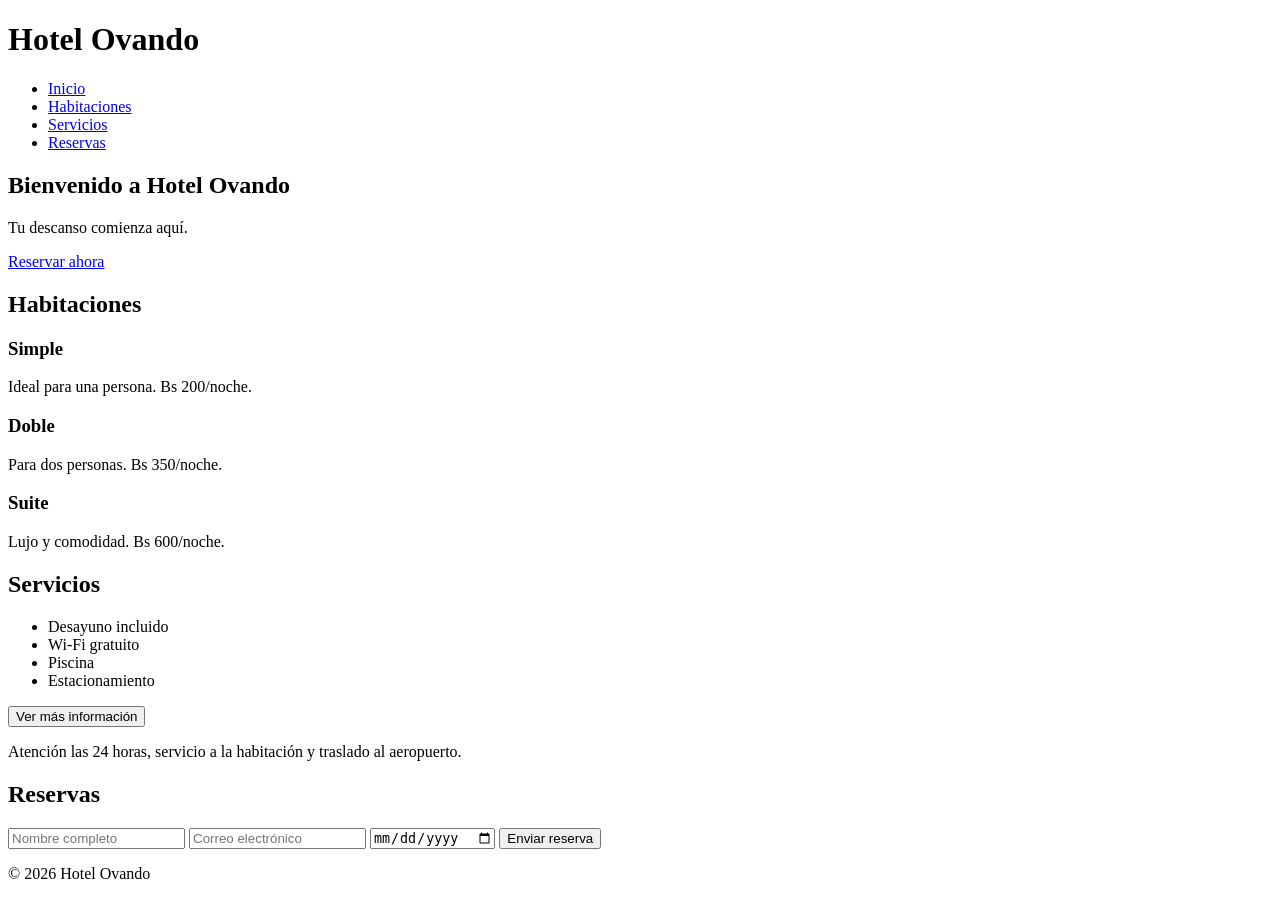
==== index.html @ 5a063baf "agregando encabezado, menu y pagina principal, junto con el formulario y secciones" ====
<!DOCTYPE html>
<html lang="es">
<head>
    <meta charset="UTF-8">
    <meta name="viewport" content="width=device-width, initial-scale=1.0">
    <title>Hotel Ovando</title>
    <link rel="stylesheet" href="style.css">
</head>
<body>
    <header>
        <h1>Hotel Ovando</h1>
        <nav>
        <ul>
            <li><a href="#inicio">Inicio</a></li>
            <li><a href="#habitaciones">Habitaciones</a></li>
            <li><a href="#servicios">Servicios</a></li>
            <li><a href="#reservas">Reservas</a></li>
        </ul>
        </nav>
    </header>

<main>
    <section id="inicio" class="portada">
    <h2>Bienvenido a Hotel Ovando</h2>
    <p>Tu descanso comienza aquí.</p>
    <a href="#reservas" class="boton">Reservar ahora</a>
    </section>
    <section id="habitaciones">
    <h2>Habitaciones</h2>
    <div class="tarjeta"><h3>Simple</h3><p>Ideal para una persona. Bs 200/noche.</p></div>
    <div class="tarjeta"><h3>Doble</h3><p>Para dos personas. Bs 350/noche.</p></div>
    <div class="tarjeta"><h3>Suite</h3><p>Lujo y comodidad. Bs 600/noche.</p></div>
    </section>
    <section id="servicios">
    <h2>Servicios</h2>
    <ul>
        <li>Desayuno incluido</li>
        <li>Wi-Fi gratuito</li>
        <li>Piscina</li>
        <li>Estacionamiento</li>
    </ul>
    <button id="btnInfo">Ver más información</button>
    <p id="infoExtra" class="oculto">Atención las 24 horas, servicio a la habitación y traslado al aeropuerto.</p>
    </section>
    <section id="reservas">
    <h2>Reservas</h2>
    <form id="formReserva">
        <input type="text" id="nombre" placeholder="Nombre completo">
        <input type="email" id="correo" placeholder="Correo electrónico">
        <input type="date" id="fecha">
        <button type="submit" class="boton">Enviar reserva</button>
        <p id="mensaje"></p>
    </form>
    </section>
</main>

<footer><p>&copy; 2026 Hotel Ovando</p></footer>
    <script src="js/script.js"></script>
</body>
</html>
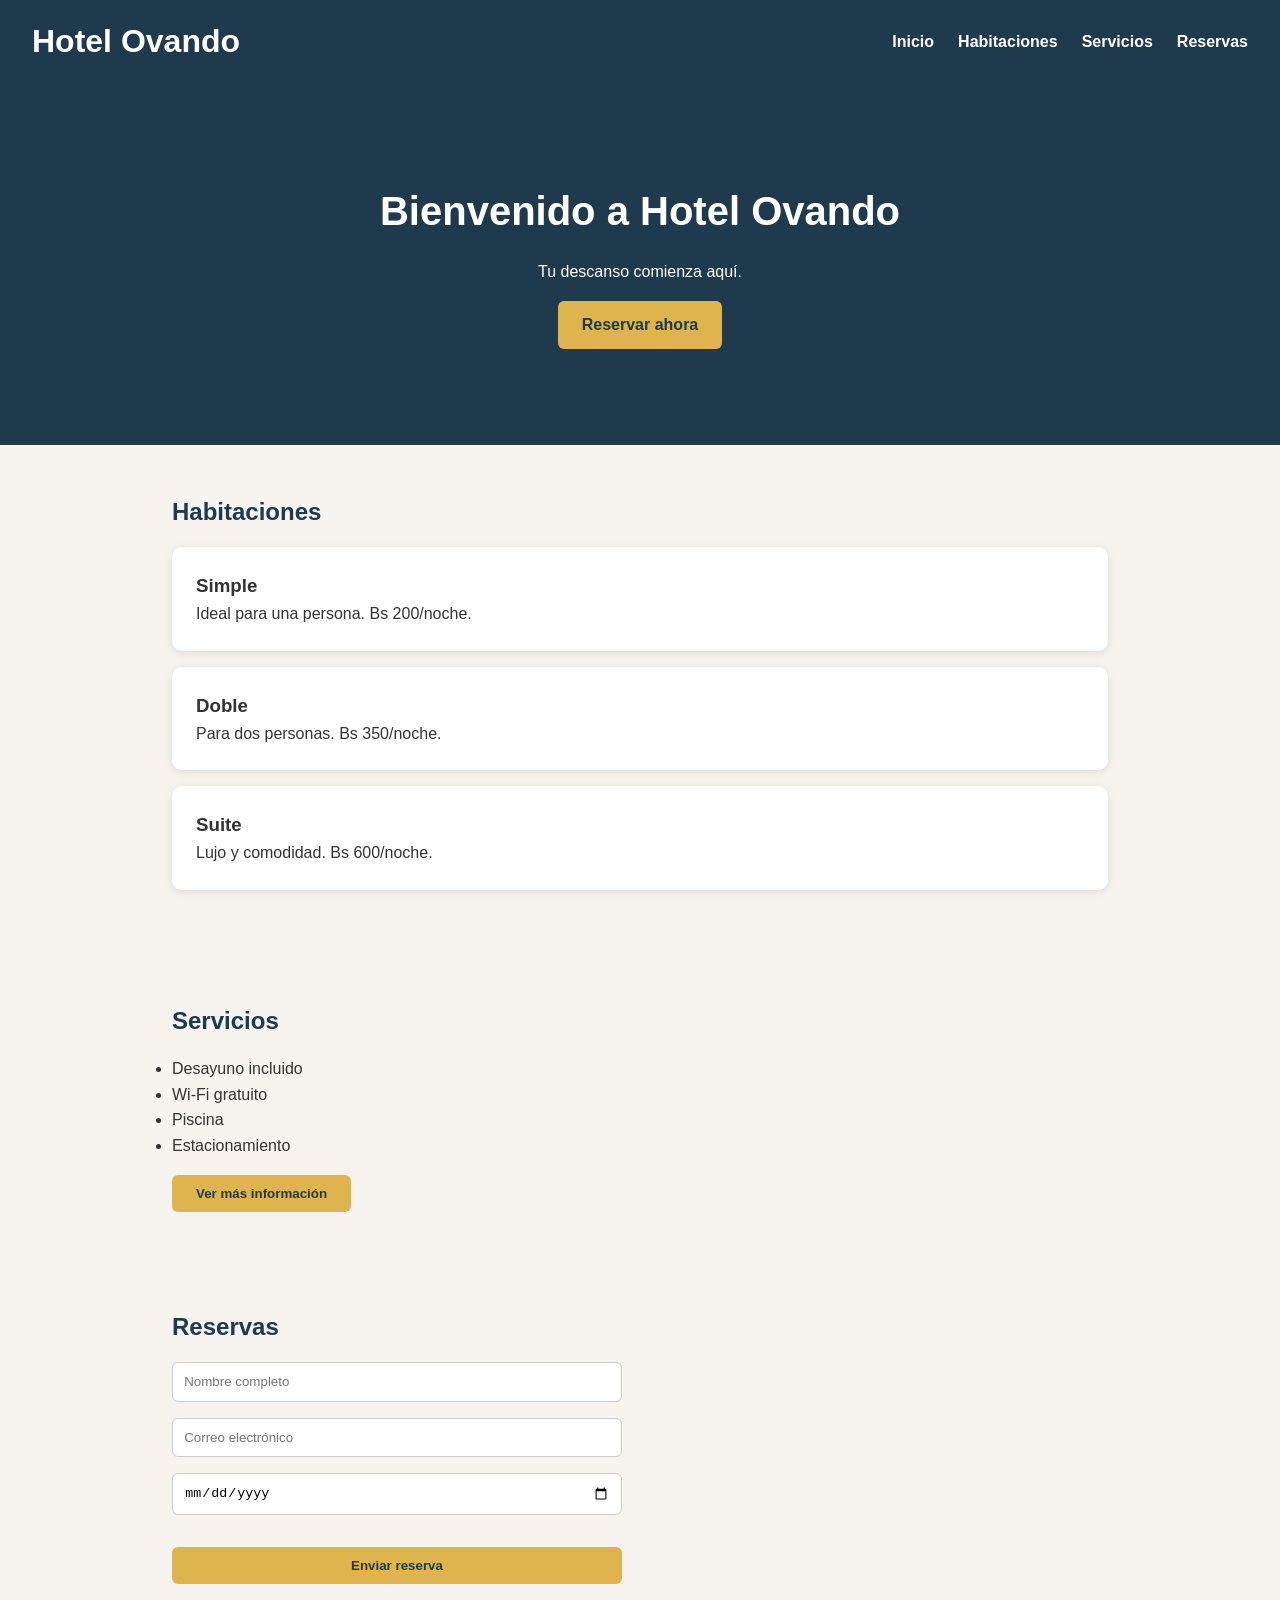
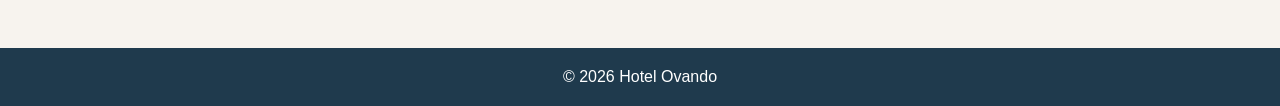
==== commit 56badd13: "corrigiendo la referencia de los estilos" ====
--- a/index.html
+++ b/index.html
@@ -4,7 +4,7 @@
     <meta charset="UTF-8">
     <meta name="viewport" content="width=device-width, initial-scale=1.0">
     <title>Hotel Ovando</title>
-    <link rel="stylesheet" href="style.css">
+    <link rel="stylesheet" href="css/estilos.css">
 </head>
 <body>
     <header>
--- a/css/estilos.css
+++ b/css/estilos.css
@@ -0,0 +1,104 @@
+*{ 
+    margin: 0; 
+    padding: 0; 
+    box-sizing: 
+    border-box; 
+}
+body{ 
+    font-family: 'Segoe UI', Arial, sans-serif; color: #333; 
+    background: #f7f3ee; 
+    line-height: 1.6;
+}
+
+header { 
+    background: #1f3a4d; 
+    color: white; padding: 
+    1rem 2rem; 
+    display: flex; 
+    justify-content: space-between; 
+    align-items: center; 
+    flex-wrap: wrap; 
+}
+nav ul { 
+    list-style: none;
+    display: flex;
+    gap: 1.5rem; 
+}
+nav a { 
+    color: white; 
+    text-decoration: none;
+    font-weight: 600; 
+}
+nav a:hover { 
+    color: #e0b44c; 
+    }
+
+section { 
+    padding: 3rem 2rem; 
+    max-width: 1000px; 
+    margin: auto; 
+    }
+
+h2 { 
+    color: #1f3a4d; 
+    margin-bottom: 1rem; 
+}
+.portada { 
+    background: #1f3a4d; 
+    color: white; text-align: center; 
+    max-width: 100%; 
+    padding: 6rem 2rem; 
+}
+.portada h2 { 
+    color: white; 
+    font-size: 2.5rem; 
+}
+
+.boton, button { 
+    background: #e0b44c; 
+    color: #1f3a4d; 
+    border: none; 
+    padding: 0.7rem 1.5rem; 
+    border-radius: 6px; 
+    font-weight: bold; 
+    cursor: pointer; 
+    text-decoration: none; 
+    display: inline-block; 
+    margin-top: 1rem; 
+}
+.boton:hover, button:hover { 
+    background: #c99a2e; 
+    }
+
+.tarjeta { 
+    background: white; 
+    padding: 1.5rem; 
+    border-radius: 10px; 
+    margin-bottom: 1rem; 
+    box-shadow: 0 2px 8px rgba(0,0,0,.1); 
+}
+
+form { 
+    display: flex; 
+    flex-direction: column; 
+    gap: 1rem; 
+    max-width: 450px; 
+}
+input { 
+    padding: 0.7rem; 
+    border: 1px solid #ccc; 
+    border-radius: 6px; 
+}
+
+.oculto { 
+    display: none; 
+}
+#mensaje { 
+    font-weight: bold; 
+}
+footer { 
+    background: #1f3a4d; 
+    color: white; 
+    text-align: center; 
+    padding: 1rem; 
+}
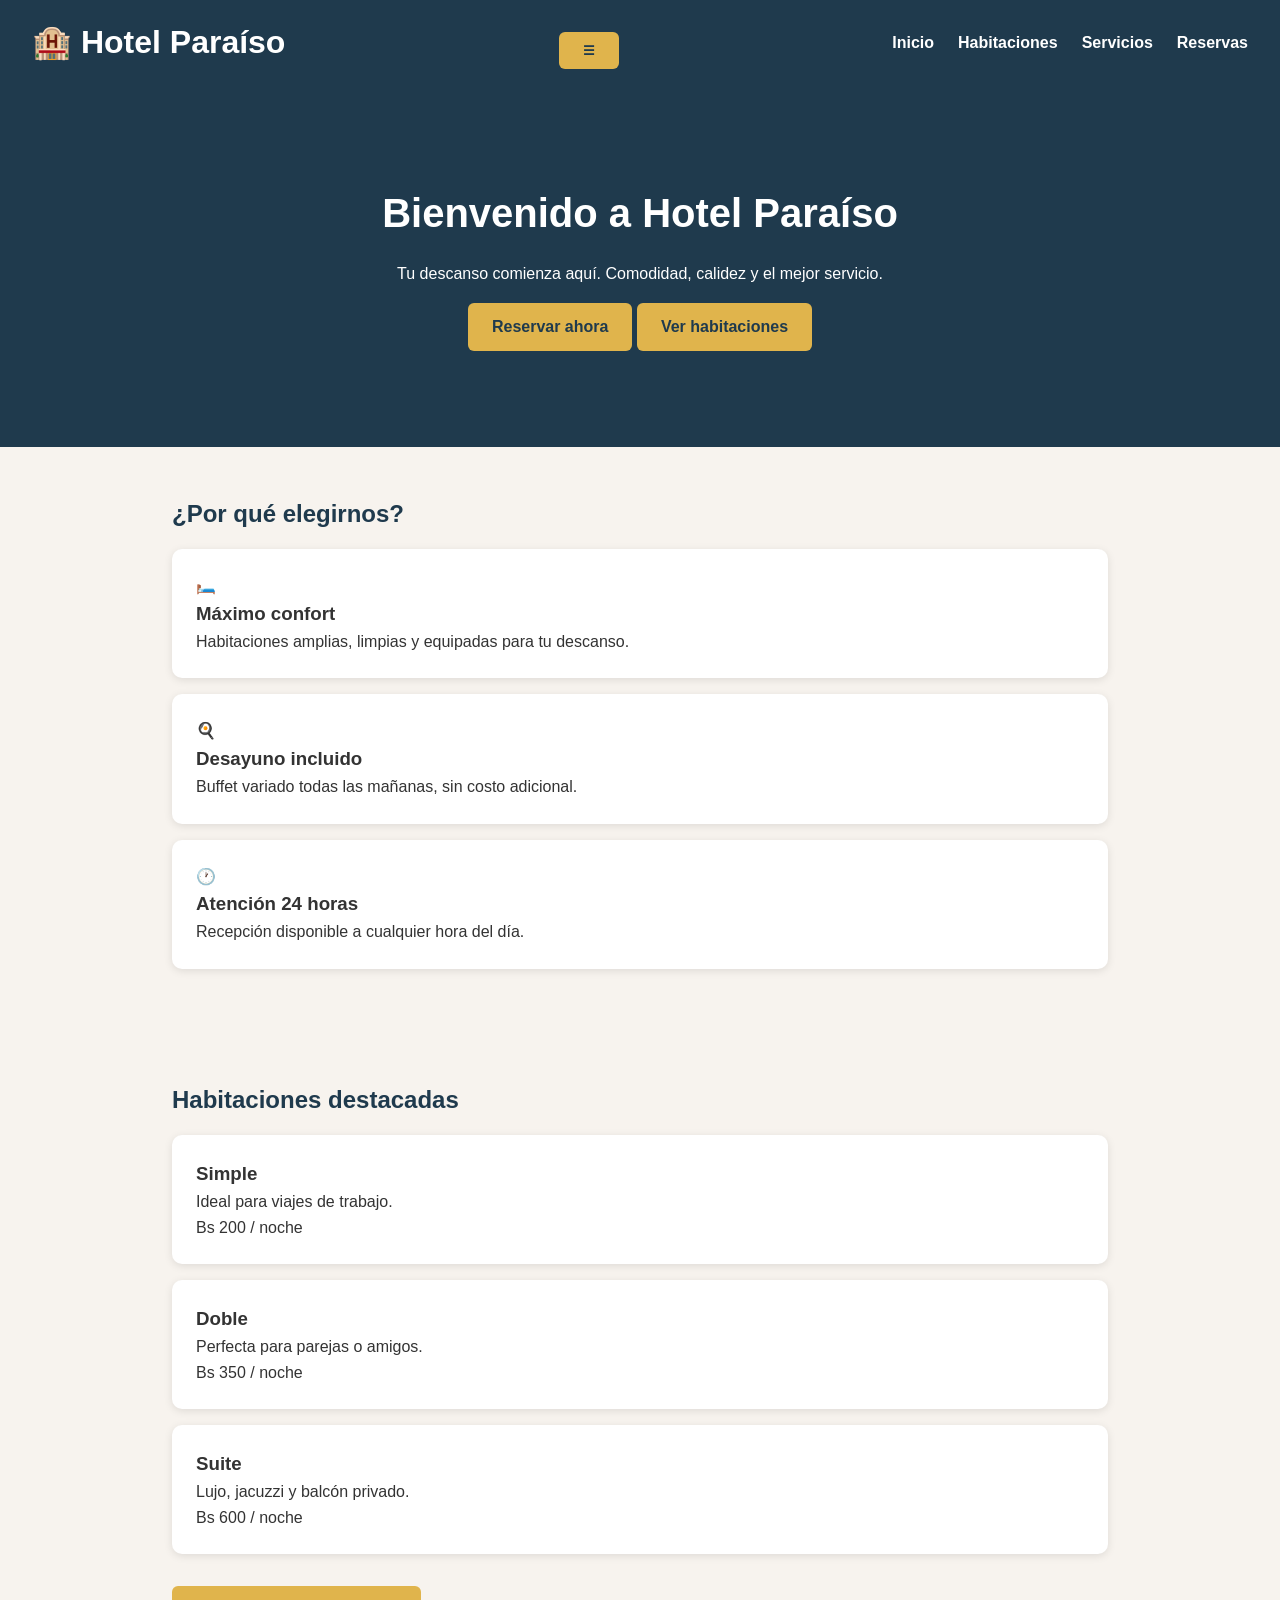
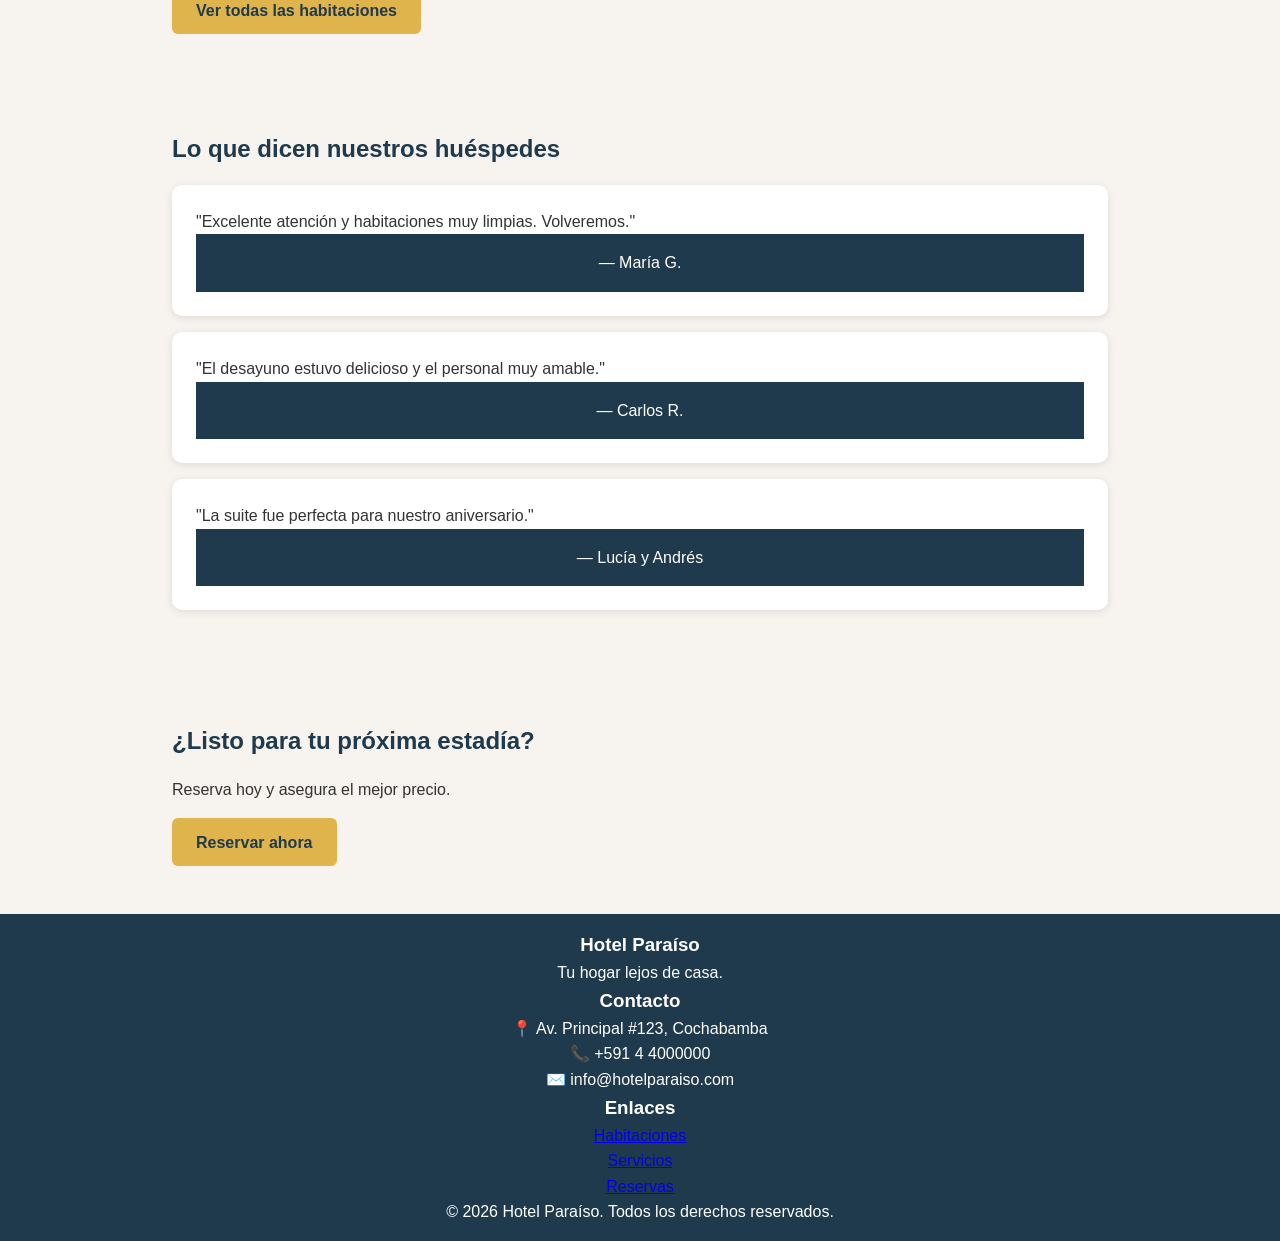
==== commit 277b1037: "mejorando la pagina principal" ====
--- a/index.html
+++ b/index.html
@@ -3,58 +3,131 @@
 <head>
     <meta charset="UTF-8">
     <meta name="viewport" content="width=device-width, initial-scale=1.0">
-    <title>Hotel Ovando</title>
+    <meta name="description" content="Hotel Paraíso: habitaciones cómodas, desayuno incluido, piscina y atención las 24 horas. Reserva en línea.">
+    <title>Hotel Paraíso | Inicio</title>
     <link rel="stylesheet" href="css/estilos.css">
 </head>
 <body>
-    <header>
-        <h1>Hotel Ovando</h1>
-        <nav>
+    <header class="encabezado">
+        <h1 class="logo">🏨 Hotel Paraíso</h1>
+        <button id="btnMenu" class="btn-menu" aria-label="Abrir menú">☰</button>
+        <nav id="menu" class="menu">
         <ul>
-            <li><a href="#inicio">Inicio</a></li>
-            <li><a href="#habitaciones">Habitaciones</a></li>
-            <li><a href="#servicios">Servicios</a></li>
-            <li><a href="#reservas">Reservas</a></li>
+            <li><a href="index.html" class="activo">Inicio</a></li>
+            <li><a href="paginas/habitaciones.html">Habitaciones</a></li>
+            <li><a href="paginas/servicios.html">Servicios</a></li>
+            <li><a href="paginas/reservas.html">Reservas</a></li>
         </ul>
         </nav>
     </header>
 
-<main>
-    <section id="inicio" class="portada">
-    <h2>Bienvenido a Hotel Ovando</h2>
-    <p>Tu descanso comienza aquí.</p>
-    <a href="#reservas" class="boton">Reservar ahora</a>
-    </section>
-    <section id="habitaciones">
-    <h2>Habitaciones</h2>
-    <div class="tarjeta"><h3>Simple</h3><p>Ideal para una persona. Bs 200/noche.</p></div>
-    <div class="tarjeta"><h3>Doble</h3><p>Para dos personas. Bs 350/noche.</p></div>
-    <div class="tarjeta"><h3>Suite</h3><p>Lujo y comodidad. Bs 600/noche.</p></div>
-    </section>
-    <section id="servicios">
-    <h2>Servicios</h2>
-    <ul>
-        <li>Desayuno incluido</li>
-        <li>Wi-Fi gratuito</li>
-        <li>Piscina</li>
-        <li>Estacionamiento</li>
-    </ul>
-    <button id="btnInfo">Ver más información</button>
-    <p id="infoExtra" class="oculto">Atención las 24 horas, servicio a la habitación y traslado al aeropuerto.</p>
-    </section>
-    <section id="reservas">
-    <h2>Reservas</h2>
-    <form id="formReserva">
-        <input type="text" id="nombre" placeholder="Nombre completo">
-        <input type="email" id="correo" placeholder="Correo electrónico">
-        <input type="date" id="fecha">
-        <button type="submit" class="boton">Enviar reserva</button>
-        <p id="mensaje"></p>
-    </form>
-    </section>
-</main>
+    <main>
+        <!-- PORTADA -->
+        <section id="inicio" class="portada">
+        <h2>Bienvenido a Hotel Paraíso</h2>
+        <p>Tu descanso comienza aquí. Comodidad, calidez y el mejor servicio.</p>
+        <div class="botones-portada">
+            <a href="paginas/reservas.html" class="boton">Reservar ahora</a>
+            <a href="paginas/habitaciones.html" class="boton boton-secundario">Ver habitaciones</a>
+        </div>
+        </section>
 
-<footer><p>&copy; 2026 Hotel Ovando</p></footer>
+        <!-- POR QUÉ ELEGIRNOS -->
+        <section class="contenedor" id="ventajas">
+        <h2 class="titulo-seccion">¿Por qué elegirnos?</h2>
+        <div class="grid">
+            <article class="tarjeta centrada">
+            <span class="icono">🛏️</span>
+            <h3>Máximo confort</h3>
+            <p>Habitaciones amplias, limpias y equipadas para tu descanso.</p>
+            </article>
+            <article class="tarjeta centrada">
+            <span class="icono">🍳</span>
+            <h3>Desayuno incluido</h3>
+            <p>Buffet variado todas las mañanas, sin costo adicional.</p>
+            </article>
+            <article class="tarjeta centrada">
+            <span class="icono">🕐</span>
+            <h3>Atención 24 horas</h3>
+            <p>Recepción disponible a cualquier hora del día.</p>
+            </article>
+        </div>
+        </section>
+
+        <!-- HABITACIONES DESTACADAS -->
+        <section class="contenedor" id="destacadas">
+        <h2 class="titulo-seccion">Habitaciones destacadas</h2>
+        <div class="grid">
+            <article class="tarjeta">
+            <h3>Simple</h3>
+            <p>Ideal para viajes de trabajo.</p>
+            <p class="precio">Bs 200 / noche</p>
+            </article>
+            <article class="tarjeta">
+            <h3>Doble</h3>
+            <p>Perfecta para parejas o amigos.</p>
+            <p class="precio">Bs 350 / noche</p>
+            </article>
+            <article class="tarjeta">
+            <h3>Suite</h3>
+            <p>Lujo, jacuzzi y balcón privado.</p>
+            <p class="precio">Bs 600 / noche</p>
+            </article>
+        </div>
+        <p class="centro"><a href="paginas/habitaciones.html" class="boton">Ver todas las habitaciones</a></p>
+        </section>
+
+        <!-- TESTIMONIOS -->
+        <section class="fondo-claro" id="testimonios">
+        <div class="contenedor">
+            <h2 class="titulo-seccion">Lo que dicen nuestros huéspedes</h2>
+            <div class="grid">
+            <blockquote class="tarjeta">
+                <p>"Excelente atención y habitaciones muy limpias. Volveremos."</p>
+                <footer>— María G.</footer>
+            </blockquote>
+            <blockquote class="tarjeta">
+                <p>"El desayuno estuvo delicioso y el personal muy amable."</p>
+                <footer>— Carlos R.</footer>
+            </blockquote>
+            <blockquote class="tarjeta">
+                <p>"La suite fue perfecta para nuestro aniversario."</p>
+                <footer>— Lucía y Andrés</footer>
+            </blockquote>
+            </div>
+        </div>
+        </section>
+
+        <!-- LLAMADO A LA ACCIÓN -->
+        <section class="cta">
+        <h2>¿Listo para tu próxima estadía?</h2>
+        <p>Reserva hoy y asegura el mejor precio.</p>
+        <a href="paginas/reservas.html" class="boton">Reservar ahora</a>
+        </section>
+    </main>
+
+<footer class="pie">
+    <div class="pie-grid">
+    <div>
+        <h3>Hotel Paraíso</h3>
+        <p>Tu hogar lejos de casa.</p>
+    </div>
+    <div>
+        <h3>Contacto</h3>
+        <p>📍 Av. Principal #123, Cochabamba</p>
+        <p>📞 +591 4 4000000</p>
+        <p>✉️ info@hotelparaiso.com</p>
+    </div>
+    <div>
+        <h3>Enlaces</h3>
+        <p><a href="paginas/habitaciones.html">Habitaciones</a></p>
+        <p><a href="paginas/servicios.html">Servicios</a></p>
+        <p><a href="paginas/reservas.html">Reservas</a></p>
+    </div>
+    </div>
+    <p class="copy">&copy; 2026 Hotel Paraíso. Todos los derechos reservados.</p>
+</footer>
+
     <script src="js/script.js"></script>
 </body>
 </html>
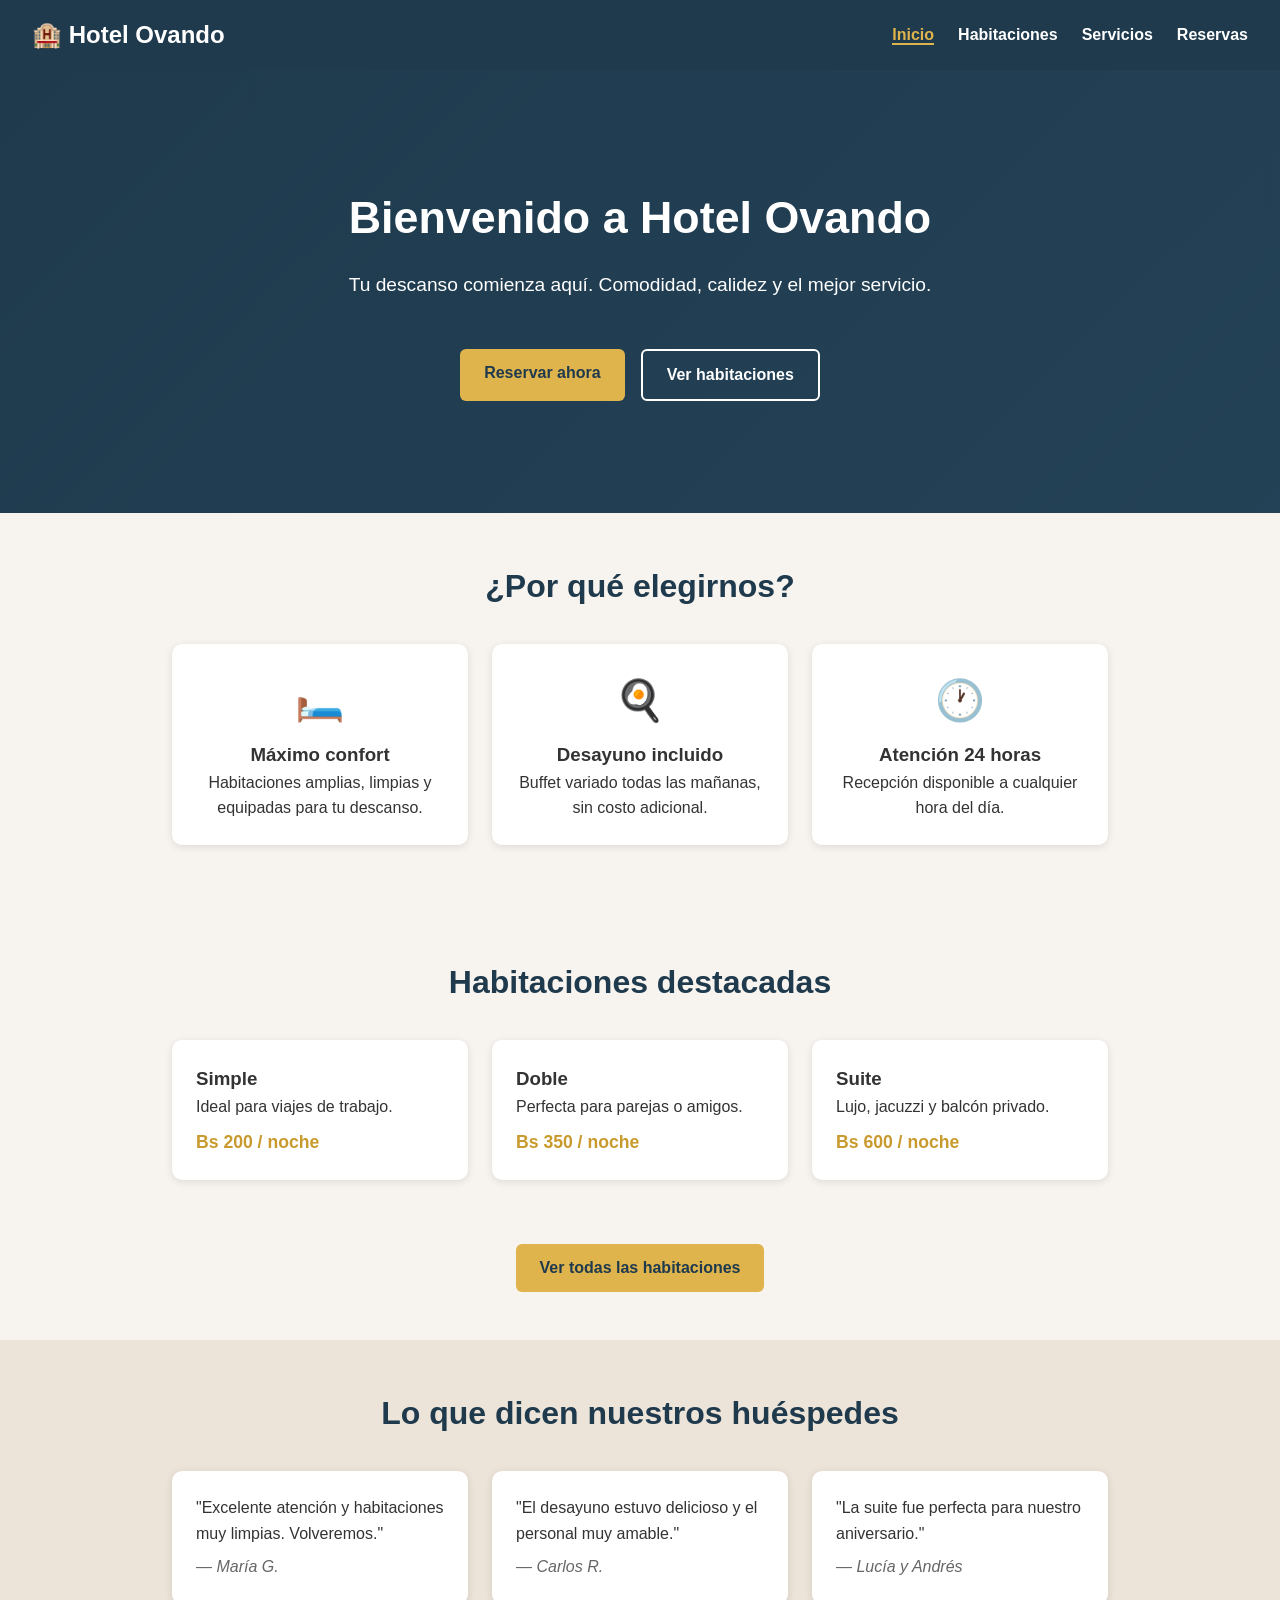
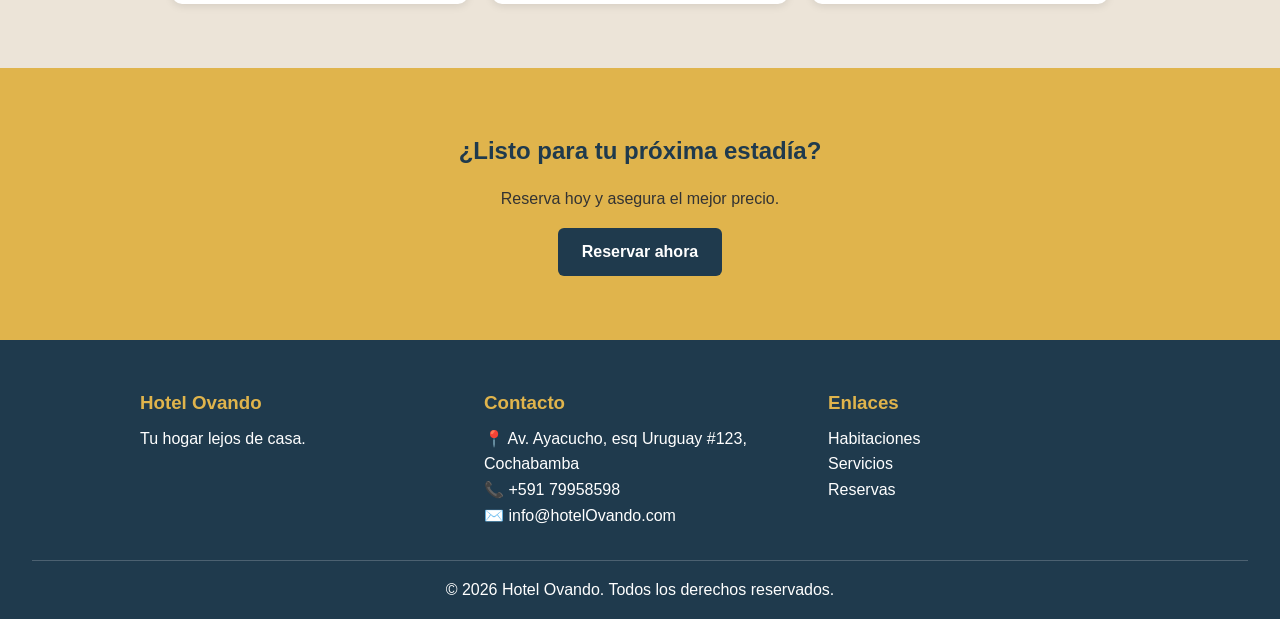
==== commit 111294f3: "corrigiendo el index.gtml y el archivo estilos.css" ====
--- a/index.html
+++ b/index.html
@@ -3,13 +3,13 @@
 <head>
     <meta charset="UTF-8">
     <meta name="viewport" content="width=device-width, initial-scale=1.0">
-    <meta name="description" content="Hotel Paraíso: habitaciones cómodas, desayuno incluido, piscina y atención las 24 horas. Reserva en línea.">
-    <title>Hotel Paraíso | Inicio</title>
+    <meta name="description" content="Hotel Ovando: habitaciones cómodas, desayuno incluido, piscina y atención las 24 horas. Reserva en línea.">
+    <title>Hotel Ovando | Inicio</title>
     <link rel="stylesheet" href="css/estilos.css">
 </head>
 <body>
     <header class="encabezado">
-        <h1 class="logo">🏨 Hotel Paraíso</h1>
+        <h1 class="logo">🏨 Hotel Ovando</h1>
         <button id="btnMenu" class="btn-menu" aria-label="Abrir menú">☰</button>
         <nav id="menu" class="menu">
         <ul>
@@ -22,9 +22,8 @@
     </header>
 
     <main>
-        <!-- PORTADA -->
         <section id="inicio" class="portada">
-        <h2>Bienvenido a Hotel Paraíso</h2>
+        <h2>Bienvenido a Hotel Ovando</h2>
         <p>Tu descanso comienza aquí. Comodidad, calidez y el mejor servicio.</p>
         <div class="botones-portada">
             <a href="paginas/reservas.html" class="boton">Reservar ahora</a>
@@ -32,7 +31,6 @@
         </div>
         </section>
 
-        <!-- POR QUÉ ELEGIRNOS -->
         <section class="contenedor" id="ventajas">
         <h2 class="titulo-seccion">¿Por qué elegirnos?</h2>
         <div class="grid">
@@ -54,7 +52,6 @@
         </div>
         </section>
 
-        <!-- HABITACIONES DESTACADAS -->
         <section class="contenedor" id="destacadas">
         <h2 class="titulo-seccion">Habitaciones destacadas</h2>
         <div class="grid">
@@ -77,7 +74,6 @@
         <p class="centro"><a href="paginas/habitaciones.html" class="boton">Ver todas las habitaciones</a></p>
         </section>
 
-        <!-- TESTIMONIOS -->
         <section class="fondo-claro" id="testimonios">
         <div class="contenedor">
             <h2 class="titulo-seccion">Lo que dicen nuestros huéspedes</h2>
@@ -98,7 +94,6 @@
         </div>
         </section>
 
-        <!-- LLAMADO A LA ACCIÓN -->
         <section class="cta">
         <h2>¿Listo para tu próxima estadía?</h2>
         <p>Reserva hoy y asegura el mejor precio.</p>
@@ -109,14 +104,14 @@
 <footer class="pie">
     <div class="pie-grid">
     <div>
-        <h3>Hotel Paraíso</h3>
+        <h3>Hotel Ovando</h3>
         <p>Tu hogar lejos de casa.</p>
     </div>
     <div>
         <h3>Contacto</h3>
-        <p>📍 Av. Principal #123, Cochabamba</p>
-        <p>📞 +591 4 4000000</p>
-        <p>✉️ info@hotelparaiso.com</p>
+        <p>📍 Av. Ayacucho, esq Uruguay #123, Cochabamba</p>
+        <p>📞 +591 79958598</p>
+        <p>✉️ info@hotelOvando.com</p>
     </div>
     <div>
         <h3>Enlaces</h3>
@@ -125,7 +120,7 @@
         <p><a href="paginas/reservas.html">Reservas</a></p>
     </div>
     </div>
-    <p class="copy">&copy; 2026 Hotel Paraíso. Todos los derechos reservados.</p>
+    <p class="copy">&copy; 2026 Hotel Ovando. Todos los derechos reservados.</p>
 </footer>
 
     <script src="js/script.js"></script>
--- a/css/estilos.css
+++ b/css/estilos.css
@@ -1,104 +1,304 @@
-*{ 
-    margin: 0; 
-    padding: 0; 
-    box-sizing: 
-    border-box; 
-}
-body{ 
-    font-family: 'Segoe UI', Arial, sans-serif; color: #333; 
-    background: #f7f3ee; 
+* {
+    margin: 0;
+    padding: 0;
+    box-sizing: border-box;
+}
+
+body {
+    font-family: 'Segoe UI', Arial, sans-serif;
+    color: #333;
+    background: #f7f3ee;
     line-height: 1.6;
 }
 
-header { 
-    background: #1f3a4d; 
-    color: white; padding: 
-    1rem 2rem; 
-    display: flex; 
-    justify-content: space-between; 
-    align-items: center; 
-    flex-wrap: wrap; 
-}
-nav ul { 
+header {
+    background: #1f3a4d;
+    color: white;
+    padding: 1rem 2rem;
+    display: flex;
+    justify-content: space-between;
+    align-items: center;
+    flex-wrap: wrap;
+}
+
+nav ul {
     list-style: none;
     display: flex;
-    gap: 1.5rem; 
-}
-nav a { 
-    color: white; 
+    gap: 1.5rem;
+}
+
+nav a {
+    color: white;
     text-decoration: none;
-    font-weight: 600; 
-}
-nav a:hover { 
-    color: #e0b44c; 
-    }
-
-section { 
-    padding: 3rem 2rem; 
-    max-width: 1000px; 
-    margin: auto; 
-    }
-
-h2 { 
-    color: #1f3a4d; 
-    margin-bottom: 1rem; 
-}
-.portada { 
-    background: #1f3a4d; 
-    color: white; text-align: center; 
-    max-width: 100%; 
-    padding: 6rem 2rem; 
-}
-.portada h2 { 
-    color: white; 
-    font-size: 2.5rem; 
-}
-
-.boton, button { 
-    background: #e0b44c; 
-    color: #1f3a4d; 
-    border: none; 
-    padding: 0.7rem 1.5rem; 
-    border-radius: 6px; 
-    font-weight: bold; 
-    cursor: pointer; 
-    text-decoration: none; 
-    display: inline-block; 
-    margin-top: 1rem; 
-}
-.boton:hover, button:hover { 
-    background: #c99a2e; 
-    }
-
-.tarjeta { 
-    background: white; 
-    padding: 1.5rem; 
-    border-radius: 10px; 
-    margin-bottom: 1rem; 
-    box-shadow: 0 2px 8px rgba(0,0,0,.1); 
-}
-
-form { 
-    display: flex; 
-    flex-direction: column; 
-    gap: 1rem; 
-    max-width: 450px; 
-}
-input { 
-    padding: 0.7rem; 
-    border: 1px solid #ccc; 
-    border-radius: 6px; 
-}
-
-.oculto { 
-    display: none; 
-}
-#mensaje { 
-    font-weight: bold; 
-}
-footer { 
-    background: #1f3a4d; 
-    color: white; 
-    text-align: center; 
-    padding: 1rem; 
+    font-weight: 600;
+}
+
+nav a:hover {
+    color: #e0b44c;
+}
+
+section {
+    padding: 3rem 2rem;
+    max-width: 1000px;
+    margin: auto;
+}
+
+h2 {
+    color: #1f3a4d;
+    margin-bottom: 1rem;
+}
+
+.boton,
+button {
+    background: #e0b44c;
+    color: #1f3a4d;
+    border: none;
+    padding: 0.7rem 1.5rem;
+    border-radius: 6px;
+    font-weight: bold;
+    cursor: pointer;
+    text-decoration: none;
+    display: inline-block;
+    margin-top: 1rem;
+}
+
+.boton:hover,
+button:hover {
+    background: #c99a2e;
+}
+
+.tarjeta {
+    background: white;
+    padding: 1.5rem;
+    border-radius: 10px;
+    margin-bottom: 1rem;
+    box-shadow: 0 2px 8px rgba(0, 0, 0, .1);
+}
+
+form {
+    display: flex;
+    flex-direction: column;
+    gap: 1rem;
+    max-width: 450px;
+}
+
+input {
+    padding: 0.7rem;
+    border: 1px solid #ccc;
+    border-radius: 6px;
+}
+
+.oculto {
+    display: none;
+}
+
+#mensaje {
+    font-weight: bold;
+}
+
+footer {
+    background: #1f3a4d;
+    color: white;
+    text-align: center;
+    padding: 1rem;
+}
+.encabezado {
+    position: sticky;
+    top: 0;
+    z-index: 100;
+}
+
+.logo {
+    font-size: 1.5rem;
+}
+
+.menu a.activo {
+    color: #e0b44c;
+    border-bottom: 2px solid #e0b44c;
+}
+
+.btn-menu {
+    display: none;
+    background: transparent;
+    color: white;
+    font-size: 1.8rem;
+    margin: 0;
+    padding: 0 .5rem;
+}
+
+.portada {
+    background: linear-gradient(rgba(31, 58, 77, .85), rgba(31, 58, 77, .85)),
+                linear-gradient(135deg, #1f3a4d, #3d6b8a);
+    color: white;
+    text-align: center;
+    max-width: 100%;
+    padding: 7rem 2rem;
+}
+
+.portada h2 {
+    color: white;
+    font-size: 2.8rem;
+}
+
+.portada p {
+    font-size: 1.2rem;
+    margin: 1rem 0 2rem;
+}
+
+.botones-portada {
+    display: flex;
+    gap: 1rem;
+    justify-content: center;
+    flex-wrap: wrap;
+}
+
+.boton-secundario {
+    background: transparent;
+    color: white;
+    border: 2px solid white;
+}
+
+.boton-secundario:hover {
+    background: white;
+    color: #1f3a4d;
+}
+
+.contenedor {
+    max-width: 1000px;
+    margin: auto;
+    padding: 3rem 2rem;
+}
+
+.titulo-seccion {
+    text-align: center;
+    margin-bottom: 2rem;
+    font-size: 2rem;
+}
+
+.grid {
+    display: grid;
+    grid-template-columns: repeat(auto-fit, minmax(250px, 1fr));
+    gap: 1.5rem;
+}
+
+.centrada {
+    text-align: center;
+}
+
+.icono {
+    font-size: 2.5rem;
+    display: block;
+    margin-bottom: .5rem;
+}
+
+.precio {
+    color: #c99a2e;
+    font-weight: bold;
+    font-size: 1.1rem;
+    margin-top: .5rem;
+}
+
+.centro {
+    text-align: center;
+    margin-top: 2rem;
+}
+
+.fondo-claro {
+    background: #ece4d8;
+    max-width: 100%;
+    padding: 0;
+}
+
+.tarjeta {
+    transition: transform .3s, box-shadow .3s;
+}
+
+.tarjeta:hover {
+    transform: translateY(-6px);
+    box-shadow: 0 8px 20px rgba(0, 0, 0, .15);
+}
+
+blockquote.tarjeta footer {
+    background: none;
+    color: #666;
+    text-align: left;
+    padding: .5rem 0 0;
+    font-style: italic;
+}
+
+.cta {
+    background: #e0b44c;
+    text-align: center;
+    max-width: 100%;
+    padding: 4rem 2rem;
+}
+
+.cta h2 {
+    color: #1f3a4d;
+}
+
+.cta .boton {
+    background: #1f3a4d;
+    color: white;
+}
+
+.pie {
+    background: #1f3a4d;
+    color: white;
+    padding: 3rem 2rem 1rem;
+    text-align: left;
+}
+
+.pie-grid {
+    max-width: 1000px;
+    margin: auto;
+    display: grid;
+    grid-template-columns: repeat(auto-fit, minmax(220px, 1fr));
+    gap: 2rem;
+}
+
+.pie h3 {
+    color: #e0b44c;
+    margin-bottom: .5rem;
+}
+
+.pie a {
+    color: white;
+    text-decoration: none;
+}
+
+.pie a:hover {
+    color: #e0b44c;
+}
+
+.copy {
+    text-align: center;
+    margin-top: 2rem;
+    border-top: 1px solid rgba(255, 255, 255, .2);
+    padding-top: 1rem;
+}
+
+@media (max-width: 700px) {
+    .btn-menu {
+        display: block;
+    }
+
+    .menu {
+        display: none;
+        width: 100%;
+    }
+
+    .menu.abierto {
+        display: block;
+    }
+
+    .menu ul {
+        flex-direction: column;
+        gap: .8rem;
+        padding: 1rem 0;
+    }
+
+    .portada h2 {
+        font-size: 2rem;
+    }
 }
